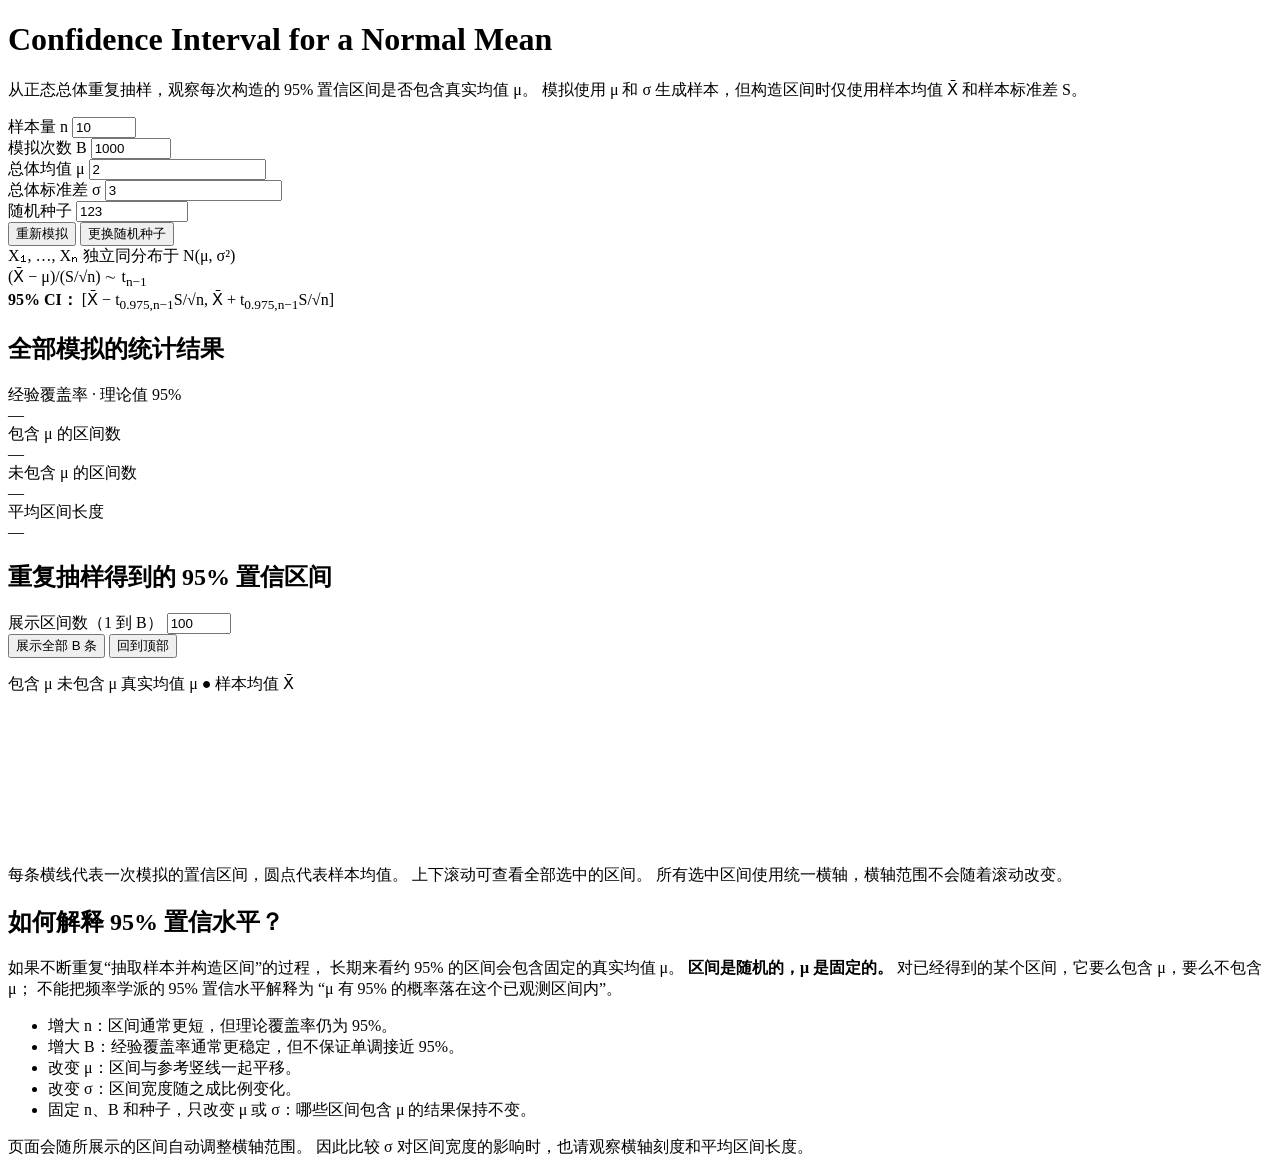
==== confidence-interval/index.html @ d00896cd "Create index.html" ====
<!DOCTYPE html>
<html lang="zh-CN">
<head>
  <meta charset="UTF-8">
  <meta name="viewport" content="width=device-width, initial-scale=1">
  <title>95% Confidence Interval Demo</title>

  <link rel="stylesheet" href="./style.css">
  <script src="./script.js" defer></script>
</head>

<body>
<div class="container">
  <h1>Confidence Interval for a Normal Mean</h1>

  <p class="subtitle">
    从正态总体重复抽样，观察每次构造的 95% 置信区间是否包含真实均值 μ。
    模拟使用 μ 和 σ 生成样本，但构造区间时仅使用样本均值 X̄ 和样本标准差 S。
  </p>

  <form id="controls" class="card controls">
    <div class="field">
      <label for="n">样本量 n</label>
      <input id="n" type="number"
             min="2" max="1000" step="1" value="10" required>
    </div>

    <div class="field">
      <label for="B">模拟次数 B</label>
      <input id="B" type="number"
             min="1" max="100000" step="1" value="1000" required>
    </div>

    <div class="field">
      <label for="mu">总体均值 μ</label>
      <input id="mu" type="number"
             min="-1000000" max="1000000"
             step="any" value="2" required>
    </div>

    <div class="field">
      <label for="sigma">总体标准差 σ</label>
      <input id="sigma" type="number"
             min="0.000001" max="1000000"
             step="any" value="3" required>
    </div>

    <div class="field">
      <label for="seed">随机种子</label>
      <input id="seed" type="number"
             min="0" max="4294967295"
             step="1" value="123" required>
    </div>

    <button type="submit">重新模拟</button>
    <button id="newSeed" type="button" class="secondary">
      更换随机种子
    </button>
  </form>

  <div class="card">
    <div class="formula">
      X₁, …, Xₙ 独立同分布于 N(μ, σ²)
      <br>
      (X̄ − μ)/(S/√n) ∼ t<sub>n−1</sub>
      <br>
      <strong>95% CI：</strong>
      [X̄ − t<sub>0.975,n−1</sub>S/√n,
       X̄ + t<sub>0.975,n−1</sub>S/√n]
    </div>
    <p id="critical" class="note"></p>
  </div>

  <div id="status" class="note" role="status" aria-live="polite"></div>

  <div class="card">
    <h2>全部模拟的统计结果</h2>

    <div class="stats">
      <div class="stat">
        <div class="stat-label">经验覆盖率 · 理论值 95%</div>
        <div id="coverage" class="stat-value">—</div>
      </div>

      <div class="stat">
        <div class="stat-label">包含 μ 的区间数</div>
        <div id="covered" class="stat-value">—</div>
      </div>

      <div class="stat">
        <div class="stat-label">未包含 μ 的区间数</div>
        <div id="missed" class="stat-value">—</div>
      </div>

      <div class="stat">
        <div class="stat-label">平均区间长度</div>
        <div id="length" class="stat-value">—</div>
      </div>
    </div>

    <p id="mcError" class="note"></p>
  </div>

  <div class="card">
    <h2>重复抽样得到的 95% 置信区间</h2>

    <div class="plot-controls">
      <div class="field shown-field">
        <label for="shown">展示区间数（1 到 B）</label>
        <input id="shown" type="number"
               min="1" max="1000" step="1" value="100">
      </div>

      <button id="showAll" type="button">展示全部 B 条</button>
      <button id="backTop" type="button" class="secondary">
        回到顶部
      </button>
    </div>

    <p id="displayMode" class="note"></p>

    <div class="legend">
      <span><i class="key blue"></i>包含 μ</span>
      <span><i class="key red"></i>未包含 μ</span>
      <span><i class="key green"></i>真实均值 μ</span>
      <span>● 样本均值 X̄</span>
    </div>

    <div id="plotScroll" tabindex="0"
         aria-label="置信区间图；可上下滚动查看模拟结果">
      <div id="plotSpace">
        <canvas id="plot" role="img"
                aria-label="重复模拟的置信区间与真实均值参考线"></canvas>
      </div>
    </div>

    <p id="plotNote" class="note"></p>
    <p id="visibleNote" class="note"></p>

    <p class="note">
      每条横线代表一次模拟的置信区间，圆点代表样本均值。
      上下滚动可查看全部选中的区间。
      所有选中区间使用统一横轴，横轴范围不会随着滚动改变。
    </p>
  </div>

  <div class="card">
    <h2>如何解释 95% 置信水平？</h2>

    <div class="interpretation">
      如果不断重复“抽取样本并构造区间”的过程，
      长期来看约 95% 的区间会包含固定的真实均值 μ。
      <strong>区间是随机的，μ 是固定的。</strong>
      对已经得到的某个区间，它要么包含 μ，要么不包含 μ；
      不能把频率学派的 95% 置信水平解释为
      “μ 有 95% 的概率落在这个已观测区间内”。
    </div>

    <ul>
      <li>增大 n：区间通常更短，但理论覆盖率仍为 95%。</li>
      <li>增大 B：经验覆盖率通常更稳定，但不保证单调接近 95%。</li>
      <li>改变 μ：区间与参考竖线一起平移。</li>
      <li>改变 σ：区间宽度随之成比例变化。</li>
      <li>
        固定 n、B 和种子，只改变 μ 或 σ：哪些区间包含 μ 的结果保持不变。
      </li>
    </ul>

    <p class="note">
      页面会随所展示的区间自动调整横轴范围。
      因此比较 σ 对区间宽度的影响时，也请观察横轴刻度和平均区间长度。
    </p>
  </div>
</div>
</body>
</html>
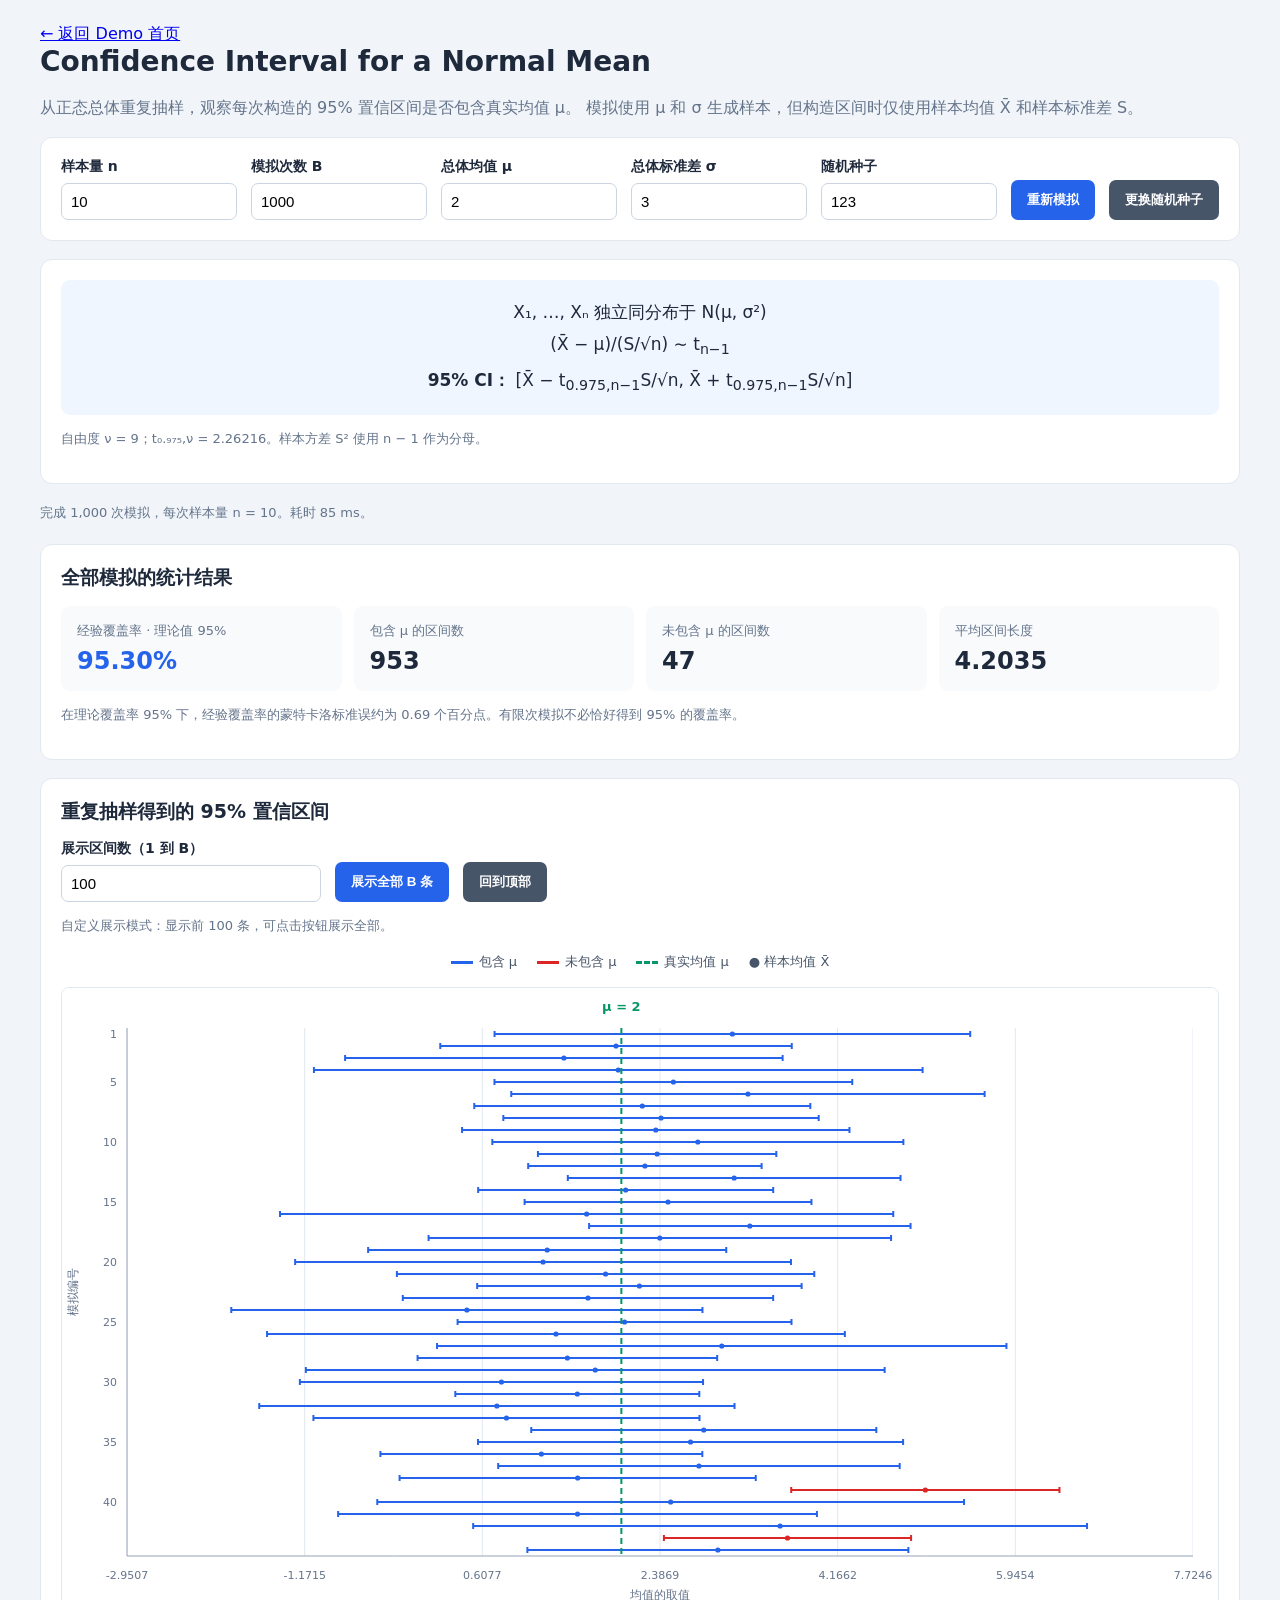
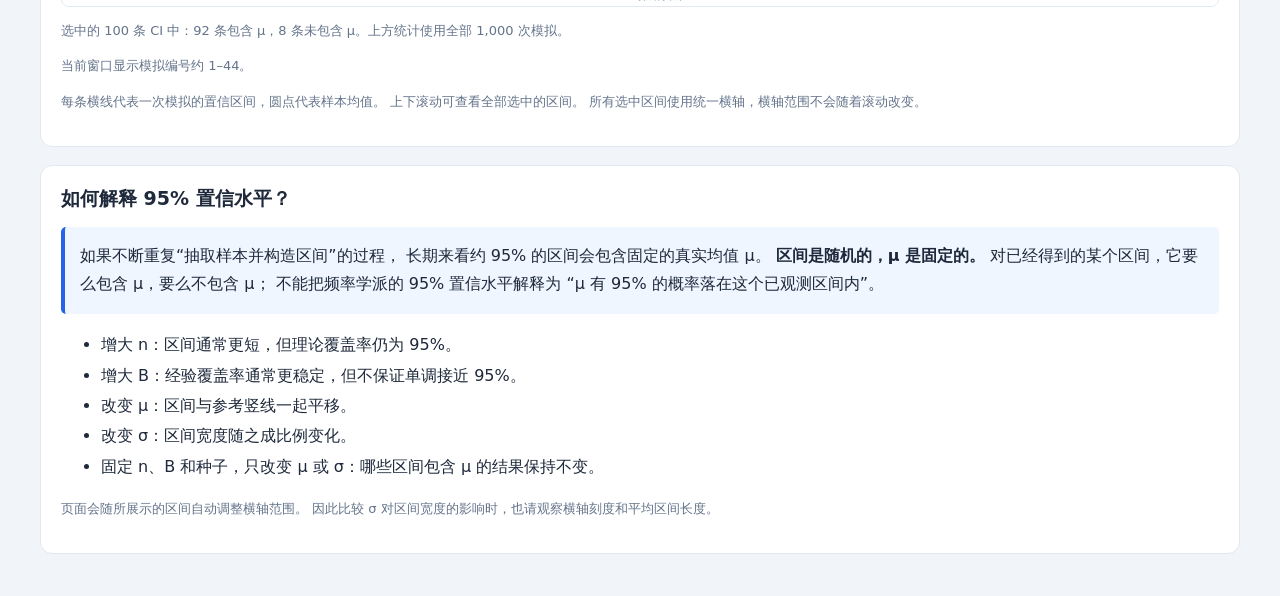
==== commit 872fa4a1: "update index.html" ====
--- a/confidence-interval/index.html
+++ b/confidence-interval/index.html
@@ -11,6 +11,7 @@
 
 <body>
 <div class="container">
+  <a class="back-link" href="../index.html">← 返回 Demo 首页</a>
   <h1>Confidence Interval for a Normal Mean</h1>
 
   <p class="subtitle">
--- a/confidence-interval/style.css
+++ b/confidence-interval/style.css
@@ -0,0 +1,227 @@
+* {
+  box-sizing: border-box;
+}
+
+body {
+  margin: 0;
+  padding: 24px;
+  background: #f1f5f9;
+  color: #1e293b;
+  font-family: system-ui, -apple-system, "Segoe UI", sans-serif;
+}
+
+.container {
+  max-width: 1200px;
+  margin: auto;
+}
+
+h1 {
+  margin: 0 0 10px;
+  font-size: 28px;
+}
+
+h2 {
+  margin: 0 0 15px;
+  font-size: 19px;
+}
+
+.subtitle,
+.note {
+  color: #64748b;
+  line-height: 1.7;
+}
+
+.note {
+  font-size: 13px;
+}
+
+.card {
+  padding: 20px;
+  margin-bottom: 18px;
+  background: white;
+  border: 1px solid #e2e8f0;
+  border-radius: 12px;
+}
+
+.controls,
+.plot-controls {
+  display: flex;
+  flex-wrap: wrap;
+  gap: 14px;
+  align-items: flex-end;
+}
+
+.field {
+  flex: 1 1 130px;
+}
+
+/* 原 HTML 中的内联样式 */
+.shown-field {
+  max-width: 260px;
+}
+
+label {
+  display: block;
+  margin-bottom: 7px;
+  font-size: 14px;
+  font-weight: 600;
+}
+
+input {
+  width: 100%;
+  padding: 9px;
+  border: 1px solid #cbd5e1;
+  border-radius: 7px;
+  background: white;
+  font-size: 15px;
+}
+
+button {
+  padding: 11px 16px;
+  border: 0;
+  border-radius: 7px;
+  background: #2563eb;
+  color: white;
+  font-weight: 600;
+  cursor: pointer;
+}
+
+button:hover {
+  opacity: .9;
+}
+
+button.secondary {
+  background: #475569;
+}
+
+.formula {
+  padding: 16px;
+  border-radius: 9px;
+  background: #eff6ff;
+  text-align: center;
+  line-height: 1.9;
+  font-size: 17px;
+}
+
+.stats {
+  display: grid;
+  grid-template-columns: repeat(4, 1fr);
+  gap: 12px;
+}
+
+.stat {
+  padding: 16px;
+  background: #f8fafc;
+  border-radius: 9px;
+}
+
+.stat-label {
+  color: #64748b;
+  font-size: 13px;
+}
+
+.stat-value {
+  margin-top: 7px;
+  font-size: 24px;
+  font-weight: 700;
+  overflow-wrap: anywhere;
+}
+
+#coverage {
+  color: #2563eb;
+}
+
+.legend {
+  display: flex;
+  flex-wrap: wrap;
+  justify-content: center;
+  gap: 20px;
+  margin: 16px 0;
+  color: #475569;
+  font-size: 13px;
+}
+
+.key {
+  display: inline-block;
+  width: 22px;
+  margin-right: 6px;
+  vertical-align: middle;
+  border-top: 3px solid;
+}
+
+.blue {
+  border-color: #2563eb;
+}
+
+.red {
+  border-color: #dc2626;
+}
+
+.green {
+  border-color: #059669;
+  border-top-style: dashed;
+}
+
+#plotScroll {
+  position: relative;
+  height: 620px;
+  overflow-y: auto;
+  overflow-x: hidden;
+  border: 1px solid #e2e8f0;
+  border-radius: 8px;
+  background: white;
+}
+
+#plotSpace {
+  position: relative;
+  width: 100%;
+}
+
+#plot {
+  position: absolute;
+  top: 0;
+  left: 0;
+  display: block;
+  width: 100%;
+}
+
+#status {
+  min-height: 24px;
+  margin: 10px 0 18px;
+}
+
+.interpretation {
+  padding: 15px;
+  border-left: 4px solid #2563eb;
+  border-radius: 5px;
+  background: #eff6ff;
+  line-height: 1.8;
+}
+
+ul {
+  line-height: 1.9;
+}
+
+@media (max-width: 750px) {
+  .stats {
+    grid-template-columns: repeat(2, 1fr);
+  }
+}
+
+@media (max-width: 550px) {
+  body {
+    padding: 12px;
+  }
+
+  h1 {
+    font-size: 23px;
+  }
+
+  .stat-value {
+    font-size: 20px;
+  }
+
+  #plotScroll {
+    height: 480px;
+  }
+}
